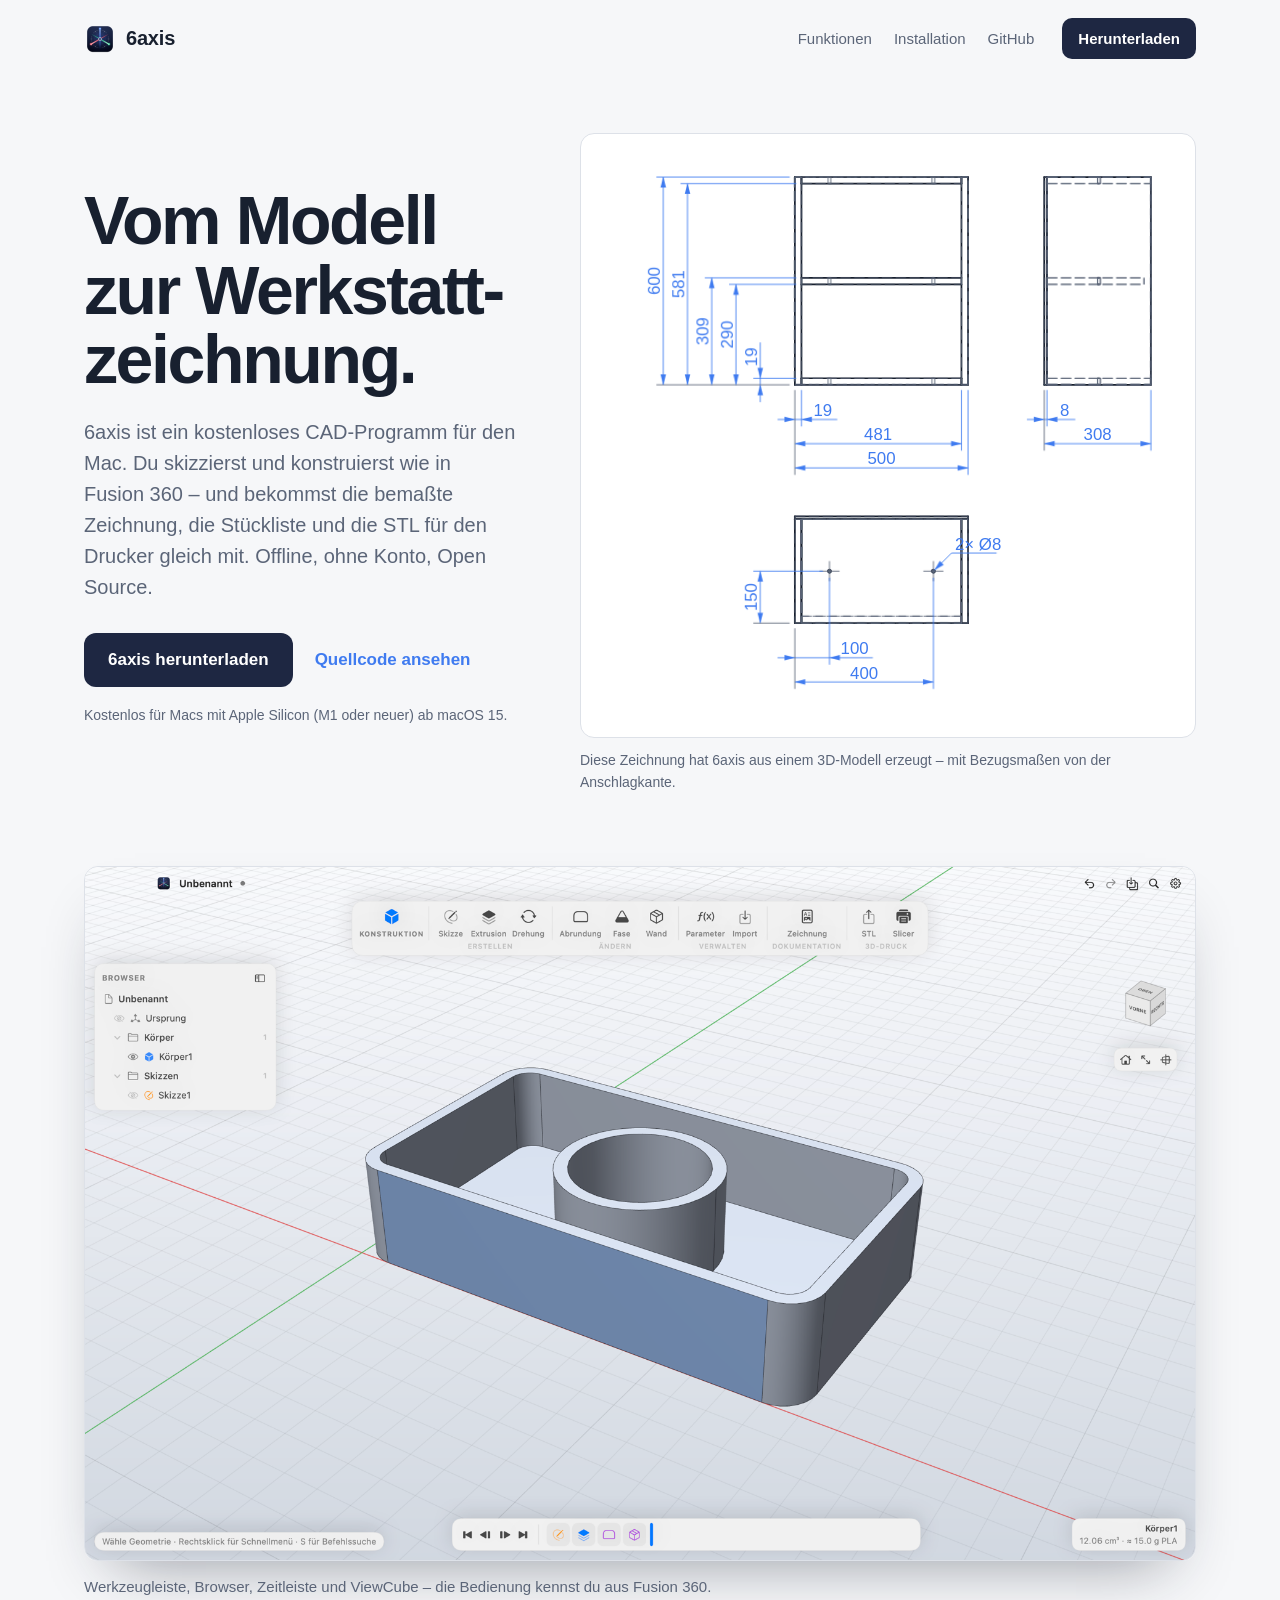
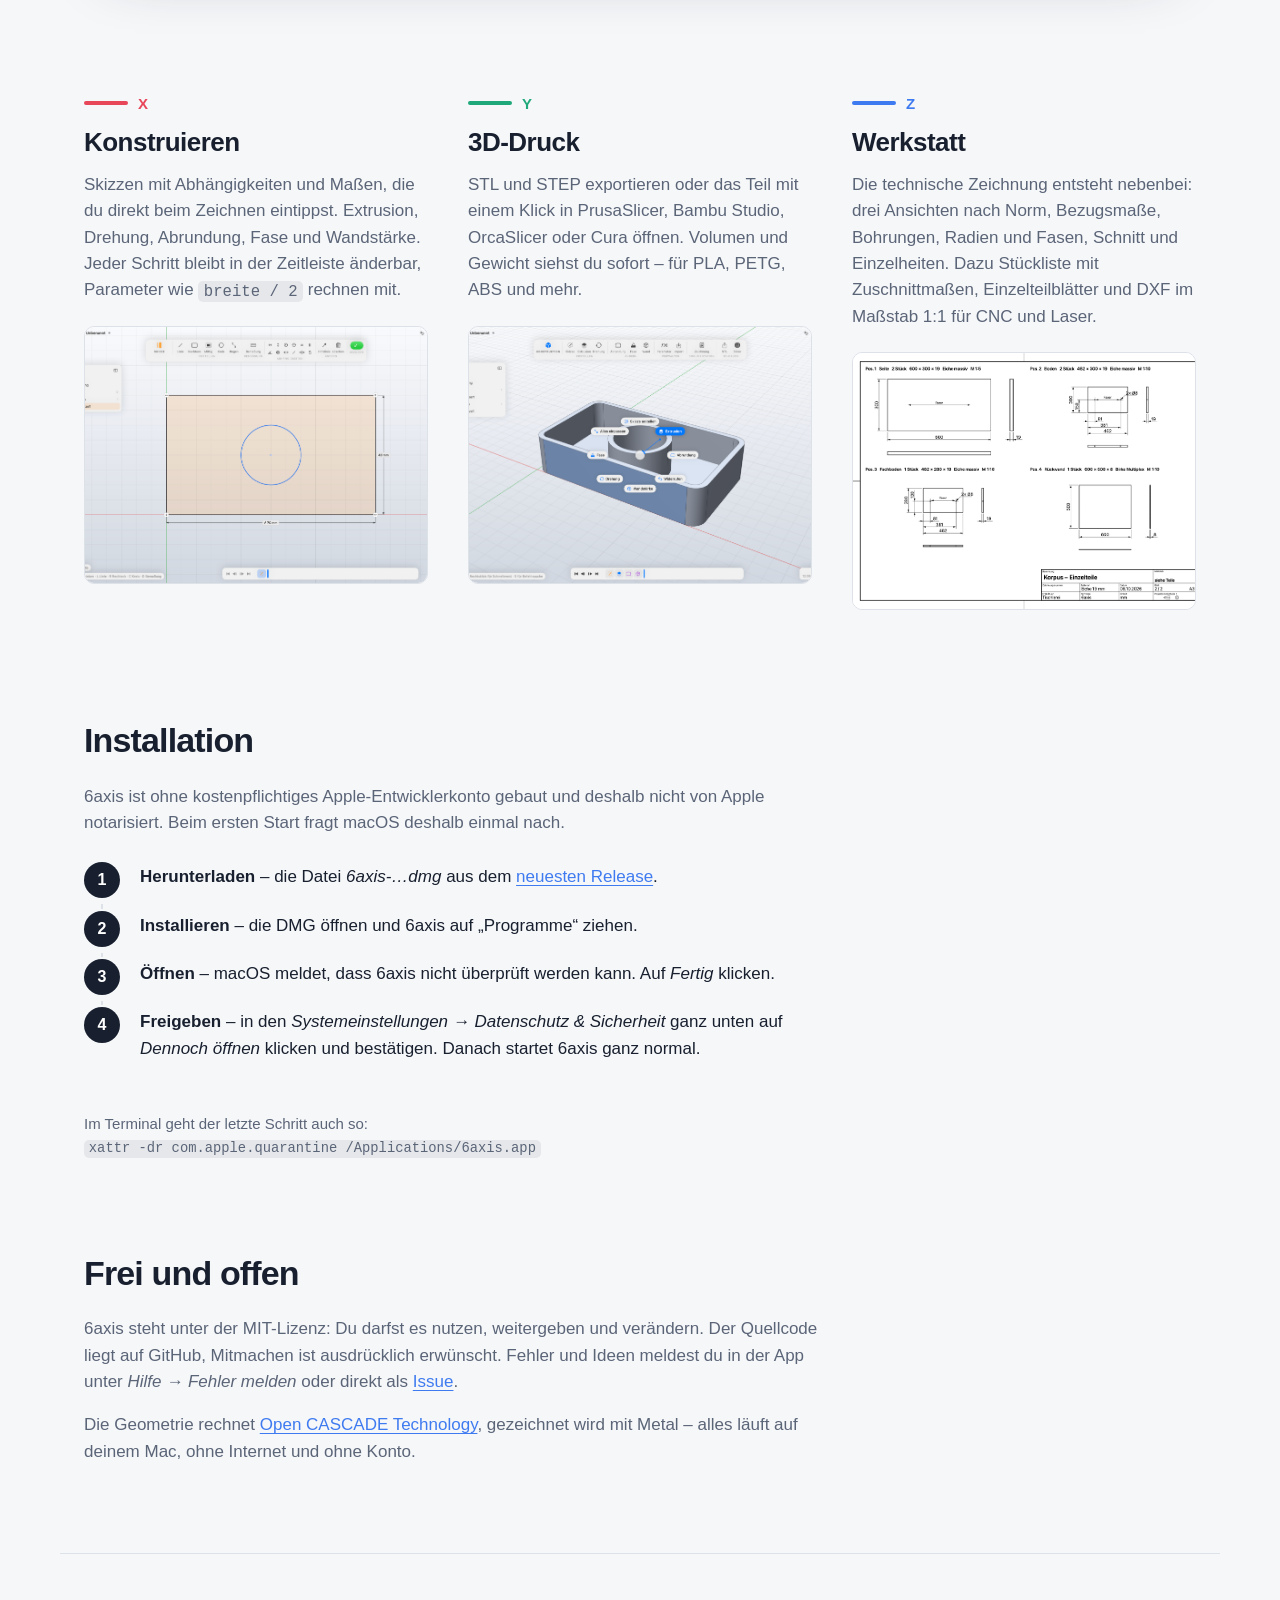
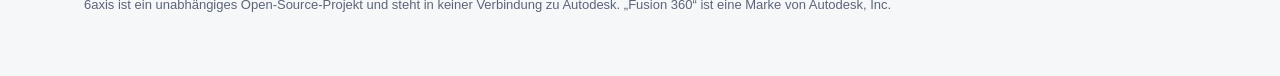
==== website/index.html @ df0a7ee0 "Release 0.9: self-contained app, GitHub Actions, product page - bundle-libs.sh: embeds OpenCASCADE, " ====
<!doctype html>
<html lang="de">
<head>
  <meta charset="utf-8">
  <meta name="viewport" content="width=device-width, initial-scale=1">
  <title>6axis – kostenloses CAD für den Mac</title>
  <meta name="description" content="6axis ist ein kostenloses, freies CAD-Programm für den Mac: konstruieren wie in Fusion 360, STL für den 3D-Druck und bemaßte Werkstattzeichnungen mit Stückliste. Offline und Open Source.">
  <meta property="og:title" content="6axis – kostenloses CAD für den Mac">
  <meta property="og:description" content="Vom Modell zur Werkstattzeichnung. Offline, ohne Konto, Open Source.">
  <meta property="og:image" content="assets/drawing.png">
  <link rel="icon" href="assets/logo.png">
  <link rel="stylesheet" href="style.css">
</head>
<body>
  <header class="bar">
    <a class="brand" href="./"><img src="assets/logo.png" alt="" width="32" height="32"><span>6axis</span></a>
    <nav aria-label="Seitennavigation">
      <a href="#funktionen">Funktionen</a>
      <a href="#installation">Installation</a>
      <a href="https://github.com/Melf11/6axis">GitHub</a>
    </nav>
    <a class="button small" href="https://github.com/Melf11/6axis/releases/latest">Herunterladen</a>
  </header>

  <main>
    <section class="hero">
      <div class="hero-text">
        <h1>Vom Modell zur Werkstatt&shy;zeichnung.</h1>
        <p class="lead">6axis ist ein kostenloses CAD-Programm für den Mac. Du skizzierst und konstruierst wie in Fusion&nbsp;360 – und bekommst die bemaßte Zeichnung, die Stückliste und die STL für den Drucker gleich mit. Offline, ohne Konto, Open Source.</p>
        <div class="cta">
          <a class="button" href="https://github.com/Melf11/6axis/releases/latest">6axis herunterladen</a>
          <a class="link" href="https://github.com/Melf11/6axis">Quellcode ansehen</a>
        </div>
        <p class="fine">Kostenlos für Macs mit Apple Silicon (M1 oder neuer) ab macOS&nbsp;15.</p>
      </div>
      <figure class="hero-drawing" aria-label="Technische Zeichnung eines Korpus mit Bemaßung, erzeugt von 6axis">
        <div id="drawing" class="drawing"><img src="assets/hero.svg" alt="Dreitafelprojektion eines Korpus mit Bezugsmaßen"></div>
        <figcaption>Diese Zeichnung hat 6axis aus einem 3D-Modell erzeugt – mit Bezugsmaßen von der Anschlagkante.</figcaption>
      </figure>
    </section>

    <figure class="showcase">
      <img src="assets/model.png" alt="6axis mit einem ausgehöhlten Gehäuse: Werkzeugleiste, Browser, Zeitleiste und ViewCube" loading="lazy">
      <figcaption>Werkzeugleiste, Browser, Zeitleiste und ViewCube – die Bedienung kennst du aus Fusion&nbsp;360.</figcaption>
    </figure>

    <section id="funktionen" class="pillars">
      <article class="pillar x">
        <div class="axis" aria-hidden="true"><i></i>X</div>
        <h2>Konstruieren</h2>
        <p>Skizzen mit Abhängigkeiten und Maßen, die du direkt beim Zeichnen eintippst. Extrusion, Drehung, Abrundung, Fase und Wandstärke. Jeder Schritt bleibt in der Zeitleiste änderbar, Parameter wie <code>breite / 2</code> rechnen mit.</p>
        <img src="assets/sketch.png" alt="Skizze mit bemaßtem Rechteck und Kreis" loading="lazy">
      </article>
      <article class="pillar y">
        <div class="axis" aria-hidden="true"><i></i>Y</div>
        <h2>3D-Druck</h2>
        <p>STL und STEP exportieren oder das Teil mit einem Klick in PrusaSlicer, Bambu Studio, OrcaSlicer oder Cura öffnen. Volumen und Gewicht siehst du sofort – für PLA, PETG, ABS und mehr.</p>
        <img src="assets/marking.png" alt="Radialmenü per Rechtsklick über einem Bauteil" loading="lazy">
      </article>
      <article class="pillar z">
        <div class="axis" aria-hidden="true"><i></i>Z</div>
        <h2>Werkstatt</h2>
        <p>Die technische Zeichnung entsteht nebenbei: drei Ansichten nach Norm, Bezugsmaße, Bohrungen, Radien und Fasen, Schnitt und Einzelheiten. Dazu Stückliste mit Zuschnittmaßen, Einzelteilblätter und DXF im Maßstab 1:1 für CNC und Laser.</p>
        <img src="assets/parts.png" alt="Einzelteilblatt mit Seite, Boden und Fachboden eines Korpus" loading="lazy">
      </article>
    </section>

    <section id="installation" class="install">
      <h2>Installation</h2>
      <p>6axis ist ohne kostenpflichtiges Apple-Entwicklerkonto gebaut und deshalb nicht von Apple notarisiert. Beim ersten Start fragt macOS deshalb einmal nach.</p>
      <ol>
        <li><strong>Herunterladen</strong> – die Datei <em>6axis-…dmg</em> aus dem <a href="https://github.com/Melf11/6axis/releases/latest">neuesten Release</a>.</li>
        <li><strong>Installieren</strong> – die DMG öffnen und 6axis auf „Programme“ ziehen.</li>
        <li><strong>Öffnen</strong> – macOS meldet, dass 6axis nicht überprüft werden kann. Auf <em>Fertig</em> klicken.</li>
        <li><strong>Freigeben</strong> – in den <em>Systemeinstellungen → Datenschutz &amp; Sicherheit</em> ganz unten auf <em>Dennoch öffnen</em> klicken und bestätigen. Danach startet 6axis ganz normal.</li>
      </ol>
      <p class="terminal">Im Terminal geht der letzte Schritt auch so:<br><code>xattr -dr com.apple.quarantine /Applications/6axis.app</code></p>
    </section>

    <section class="open">
      <h2>Frei und offen</h2>
      <p>6axis steht unter der MIT-Lizenz: Du darfst es nutzen, weitergeben und verändern. Der Quellcode liegt auf GitHub, Mitmachen ist ausdrücklich erwünscht. Fehler und Ideen meldest du in der App unter <em>Hilfe → Fehler melden</em> oder direkt als <a href="https://github.com/Melf11/6axis/issues">Issue</a>.</p>
      <p>Die Geometrie rechnet <a href="https://dev.opencascade.org">Open CASCADE Technology</a>, gezeichnet wird mit Metal – alles läuft auf deinem Mac, ohne Internet und ohne Konto.</p>
    </section>
  </main>

  <footer>
    <p>6axis ist ein unabhängiges Open-Source-Projekt und steht in keiner Verbindung zu Autodesk. „Fusion 360“ ist eine Marke von Autodesk, Inc.</p>
  </footer>

  <script>
    // Inline the drawing so its lines can draw themselves once (skipped for reduced motion).
    (async () => {
      const box = document.getElementById('drawing');
      try {
        const res = await fetch('assets/hero.svg');
        if (!res.ok) return;
        box.innerHTML = await res.text();
        const svg = box.querySelector('svg');
        svg.removeAttribute('width');
        svg.removeAttribute('height');
        svg.setAttribute('role', 'img');
        svg.setAttribute('aria-label', 'Dreitafelprojektion eines Korpus mit Bezugsmaßen');
        svg.querySelectorAll('polyline.visible').forEach((l, i) => {
          l.setAttribute('pathLength', '1');
          l.style.animationDelay = `${Math.min(i * 12, 900)}ms`;
        });
        requestAnimationFrame(() => box.classList.add('ready'));
      } catch (_) { /* the <img> fallback stays */ }
    })();
  </script>
</body>
</html>
---- website/style.css ----
/* 6axis product page. Colours come from the logo: night blue, paper, and the three axis colours
   (X red, Y green, Z blue) which mark the three pillars and colour the dimensions of the drawing. */
:root {
  --paper: #F6F7F9;
  --sheet: #FFFFFF;
  --ink: #18202F;
  --ink-soft: #5B6578;
  --rule: #DDE1E8;
  --night: #1E2742;
  --x: #E8475A;
  --y: #1FA97A;
  --z: #3F7BF0;
  --radius: 14px;
  color-scheme: light dark;
}
@media (prefers-color-scheme: dark) {
  :root {
    --paper: #121827;
    --sheet: #1A2236;
    --ink: #E9EDF5;
    --ink-soft: #A3ADC2;
    --rule: #2B3550;
    --x: #FF6B7A;
    --y: #3EDBA0;
    --z: #6B9BFF;
  }
}

* { box-sizing: border-box; }
html { -webkit-text-size-adjust: 100%; }
body {
  margin: 0;
  background: var(--paper);
  color: var(--ink);
  font: 17px/1.55 -apple-system, BlinkMacSystemFont, "SF Pro Text", "Helvetica Neue", Arial, sans-serif;
  -webkit-font-smoothing: antialiased;
}
img { max-width: 100%; display: block; }
a { color: var(--z); text-underline-offset: 3px; }
a:focus-visible, .button:focus-visible { outline: 3px solid var(--z); outline-offset: 3px; border-radius: 8px; }
code {
  font: 0.92em ui-monospace, "SF Mono", Menlo, monospace;
  background: color-mix(in srgb, var(--ink) 7%, transparent);
  padding: 0.1em 0.35em;
  border-radius: 5px;
}

/* Header */
.bar {
  display: flex;
  align-items: center;
  gap: 28px;
  max-width: 1160px;
  margin: 0 auto;
  padding: 18px 24px;
}
.brand { display: flex; align-items: center; gap: 10px; color: var(--ink); text-decoration: none; font-weight: 700; font-size: 20px; letter-spacing: -0.01em; }
.bar nav { display: flex; gap: 22px; margin-left: auto; }
.bar nav a { color: var(--ink-soft); text-decoration: none; font-size: 15px; }
.bar nav a:hover { color: var(--ink); }

.button {
  display: inline-block;
  background: var(--night);
  color: #fff;
  text-decoration: none;
  font-weight: 600;
  padding: 14px 24px;
  border-radius: 12px;
  transition: transform 0.15s ease, background 0.15s ease;
}
.button:hover { background: color-mix(in srgb, var(--night) 82%, var(--z)); }
.button:active { transform: translateY(1px); }
.button.small { padding: 9px 16px; font-size: 15px; border-radius: 10px; }
@media (prefers-color-scheme: dark) {
  .button { background: var(--z); color: #0B1220; }
  .button:hover { background: color-mix(in srgb, var(--z) 85%, white); }
}

main { max-width: 1160px; margin: 0 auto; padding: 0 24px; }

/* Hero: the drawing is the protagonist */
.hero {
  display: grid;
  grid-template-columns: minmax(0, 5fr) minmax(0, 7fr);
  gap: 56px;
  align-items: center;
  padding: 56px 0 72px;
}
h1 {
  font: 800 clamp(40px, 5.6vw, 68px)/1.02 -apple-system, BlinkMacSystemFont, "SF Pro Display", "Helvetica Neue", sans-serif;
  letter-spacing: -0.035em;
  margin: 0 0 22px;
  hyphens: manual;
}
.lead { font-size: 20px; color: var(--ink-soft); max-width: 34em; margin: 0 0 30px; }
.cta { display: flex; align-items: center; gap: 22px; flex-wrap: wrap; }
.link { font-weight: 600; text-decoration: none; }
.link:hover { text-decoration: underline; }
.fine { color: var(--ink-soft); font-size: 14px; margin-top: 18px; }

.hero-drawing { margin: 0; }
.drawing {
  background: var(--sheet);
  border: 1px solid var(--rule);
  border-radius: var(--radius);
  padding: 4% 5%;
  aspect-ratio: 160 / 155;
}
.drawing svg, .drawing img { width: 100%; height: 100%; }
.hero-drawing figcaption { color: var(--ink-soft); font-size: 14px; margin-top: 12px; }

/* Drawing styles (classes come from 6axis' SVG export, ISO 128 line types) */
.drawing svg .visible, .drawing svg .iso, .drawing svg .frame { stroke: var(--ink); stroke-linecap: round; }
.drawing svg .hidden, .drawing svg .center, .drawing svg .thin, .drawing svg .hatch { stroke: var(--ink-soft); }
.drawing svg .dim { stroke: var(--z); }
.drawing svg .arrow { fill: var(--z); }
.drawing svg text { font-family: -apple-system, BlinkMacSystemFont, sans-serif; fill: var(--ink); }
.drawing svg text.value { fill: var(--z); }

/* One orchestrated moment: contours draw themselves, then dimensions appear. */
@media (prefers-reduced-motion: no-preference) {
  .drawing.ready svg .visible { stroke-dasharray: 1; stroke-dashoffset: 1; animation: draw 0.9s ease-out forwards; }
  .drawing.ready svg .hidden, .drawing.ready svg .center, .drawing.ready svg .thin,
  .drawing.ready svg .dim, .drawing.ready svg .arrow, .drawing.ready svg text {
    opacity: 0; animation: appear 0.7s ease-out 1.5s forwards;
  }
  .drawing.ready svg .dim, .drawing.ready svg .arrow, .drawing.ready svg text.value { animation-delay: 1.9s; }
}
@keyframes draw { to { stroke-dashoffset: 0; } }
@keyframes appear { to { opacity: 1; } }

/* Showcase screenshot */
.showcase { margin: 0 0 96px; }
.showcase img { border-radius: var(--radius); border: 1px solid var(--rule); box-shadow: 0 30px 60px -30px rgba(24, 32, 47, 0.45); }
.showcase figcaption { color: var(--ink-soft); font-size: 15px; margin-top: 14px; }

/* Three pillars, marked with the logo's axis colours */
.pillars { display: grid; grid-template-columns: repeat(3, minmax(0, 1fr)); gap: 40px; margin-bottom: 104px; }
.pillar h2 { font-size: 26px; letter-spacing: -0.02em; margin: 10px 0 10px; }
.pillar p { color: var(--ink-soft); margin: 0 0 22px; }
.pillar img { border-radius: 10px; border: 1px solid var(--rule); aspect-ratio: 4 / 3; object-fit: cover; object-position: center 35%; }
.axis { display: flex; align-items: center; gap: 10px; font: 700 15px ui-rounded, -apple-system, sans-serif; }
.axis i { display: block; width: 44px; height: 4px; border-radius: 2px; background: currentColor; }
.pillar.x .axis { color: var(--x); }
.pillar.y .axis { color: var(--y); }
.pillar.z .axis { color: var(--z); }

/* Installation: a real sequence, so it is numbered */
.install, .open { max-width: 760px; margin-bottom: 88px; }
.install h2, .open h2 { font-size: 34px; letter-spacing: -0.025em; margin: 0 0 14px; }
.install > p, .open p { color: var(--ink-soft); }
.install ol { counter-reset: step; list-style: none; padding: 0; margin: 28px 0; }
.install li { counter-increment: step; position: relative; padding: 0 0 22px 56px; }
.install li::before {
  content: counter(step);
  position: absolute; left: 0; top: -2px;
  width: 36px; height: 36px; border-radius: 50%;
  display: grid; place-items: center;
  font: 700 16px ui-rounded, -apple-system, sans-serif;
  color: var(--sheet); background: var(--ink);
}
.install li:not(:last-child)::after {
  content: ""; position: absolute; left: 17px; top: 40px; bottom: 4px; width: 2px; background: var(--rule);
}
.terminal { font-size: 15px; }

footer { max-width: 1160px; margin: 0 auto; padding: 28px 24px 48px; border-top: 1px solid var(--rule); color: var(--ink-soft); font-size: 13px; }

@media (max-width: 900px) {
  .hero { grid-template-columns: 1fr; gap: 36px; padding-top: 28px; }
  .pillars { grid-template-columns: 1fr; gap: 56px; }
  .bar nav { display: none; }
  .bar .button.small { margin-left: auto; }
}
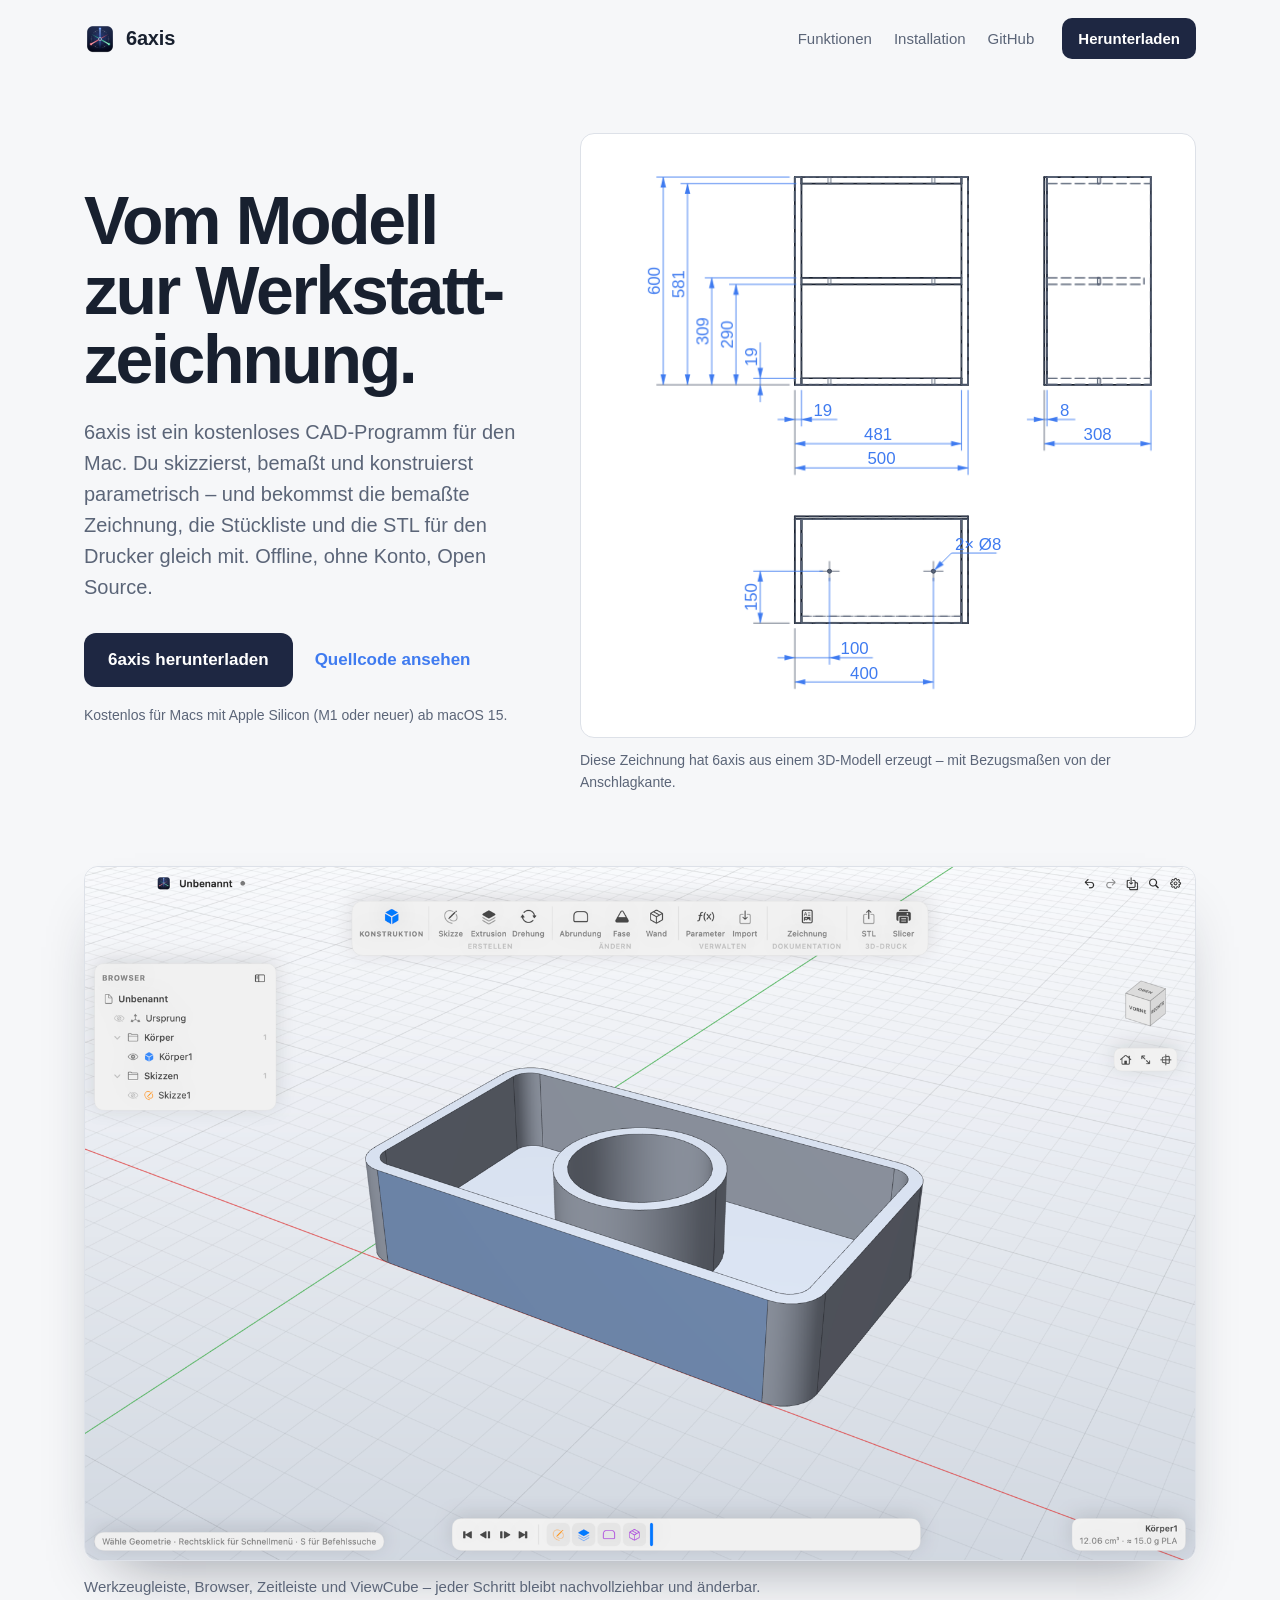
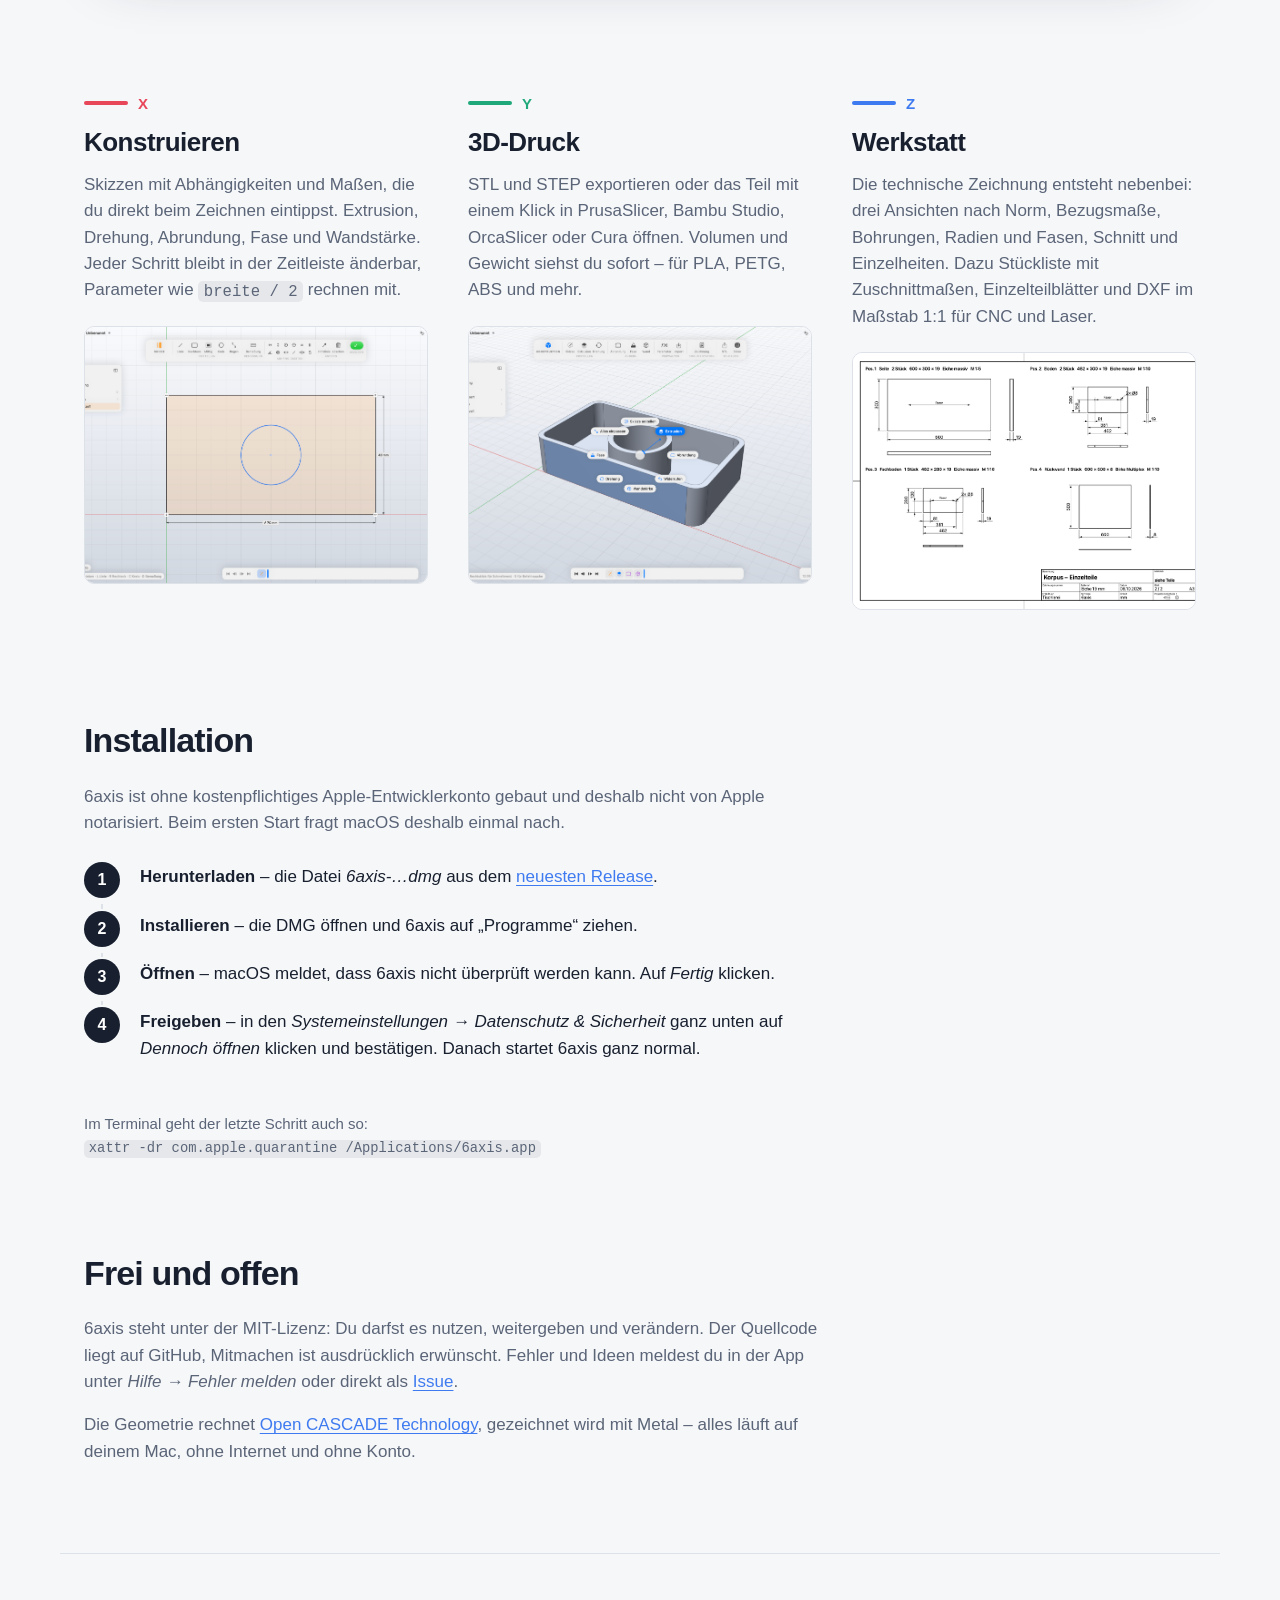
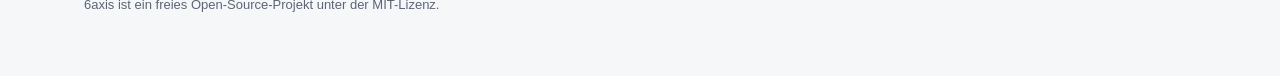
==== commit 01114786: "Website: remove Fusion 360 references Co-Authored-By: Claude Opus 5.5 (1M context) <noreply@anthropi" ====
--- a/website/index.html
+++ b/website/index.html
@@ -4,7 +4,7 @@
   <meta charset="utf-8">
   <meta name="viewport" content="width=device-width, initial-scale=1">
   <title>6axis – kostenloses CAD für den Mac</title>
-  <meta name="description" content="6axis ist ein kostenloses, freies CAD-Programm für den Mac: konstruieren wie in Fusion 360, STL für den 3D-Druck und bemaßte Werkstattzeichnungen mit Stückliste. Offline und Open Source.">
+  <meta name="description" content="6axis ist ein kostenloses, freies CAD-Programm für den Mac: parametrisch konstruieren, STL für den 3D-Druck und bemaßte Werkstattzeichnungen mit Stückliste. Offline und Open Source.">
   <meta property="og:title" content="6axis – kostenloses CAD für den Mac">
   <meta property="og:description" content="Vom Modell zur Werkstattzeichnung. Offline, ohne Konto, Open Source.">
   <meta property="og:image" content="assets/drawing.png">
@@ -26,7 +26,7 @@
     <section class="hero">
       <div class="hero-text">
         <h1>Vom Modell zur Werkstatt&shy;zeichnung.</h1>
-        <p class="lead">6axis ist ein kostenloses CAD-Programm für den Mac. Du skizzierst und konstruierst wie in Fusion&nbsp;360 – und bekommst die bemaßte Zeichnung, die Stückliste und die STL für den Drucker gleich mit. Offline, ohne Konto, Open Source.</p>
+        <p class="lead">6axis ist ein kostenloses CAD-Programm für den Mac. Du skizzierst, bemaßt und konstruierst parametrisch – und bekommst die bemaßte Zeichnung, die Stückliste und die STL für den Drucker gleich mit. Offline, ohne Konto, Open Source.</p>
         <div class="cta">
           <a class="button" href="https://github.com/Melf11/6axis/releases/latest">6axis herunterladen</a>
           <a class="link" href="https://github.com/Melf11/6axis">Quellcode ansehen</a>
@@ -41,7 +41,7 @@
 
     <figure class="showcase">
       <img src="assets/model.png" alt="6axis mit einem ausgehöhlten Gehäuse: Werkzeugleiste, Browser, Zeitleiste und ViewCube" loading="lazy">
-      <figcaption>Werkzeugleiste, Browser, Zeitleiste und ViewCube – die Bedienung kennst du aus Fusion&nbsp;360.</figcaption>
+      <figcaption>Werkzeugleiste, Browser, Zeitleiste und ViewCube – jeder Schritt bleibt nachvollziehbar und änderbar.</figcaption>
     </figure>
 
     <section id="funktionen" class="pillars">
@@ -85,7 +85,7 @@
   </main>
 
   <footer>
-    <p>6axis ist ein unabhängiges Open-Source-Projekt und steht in keiner Verbindung zu Autodesk. „Fusion 360“ ist eine Marke von Autodesk, Inc.</p>
+    <p>6axis ist ein freies Open-Source-Projekt unter der MIT-Lizenz.</p>
   </footer>
 
   <script>
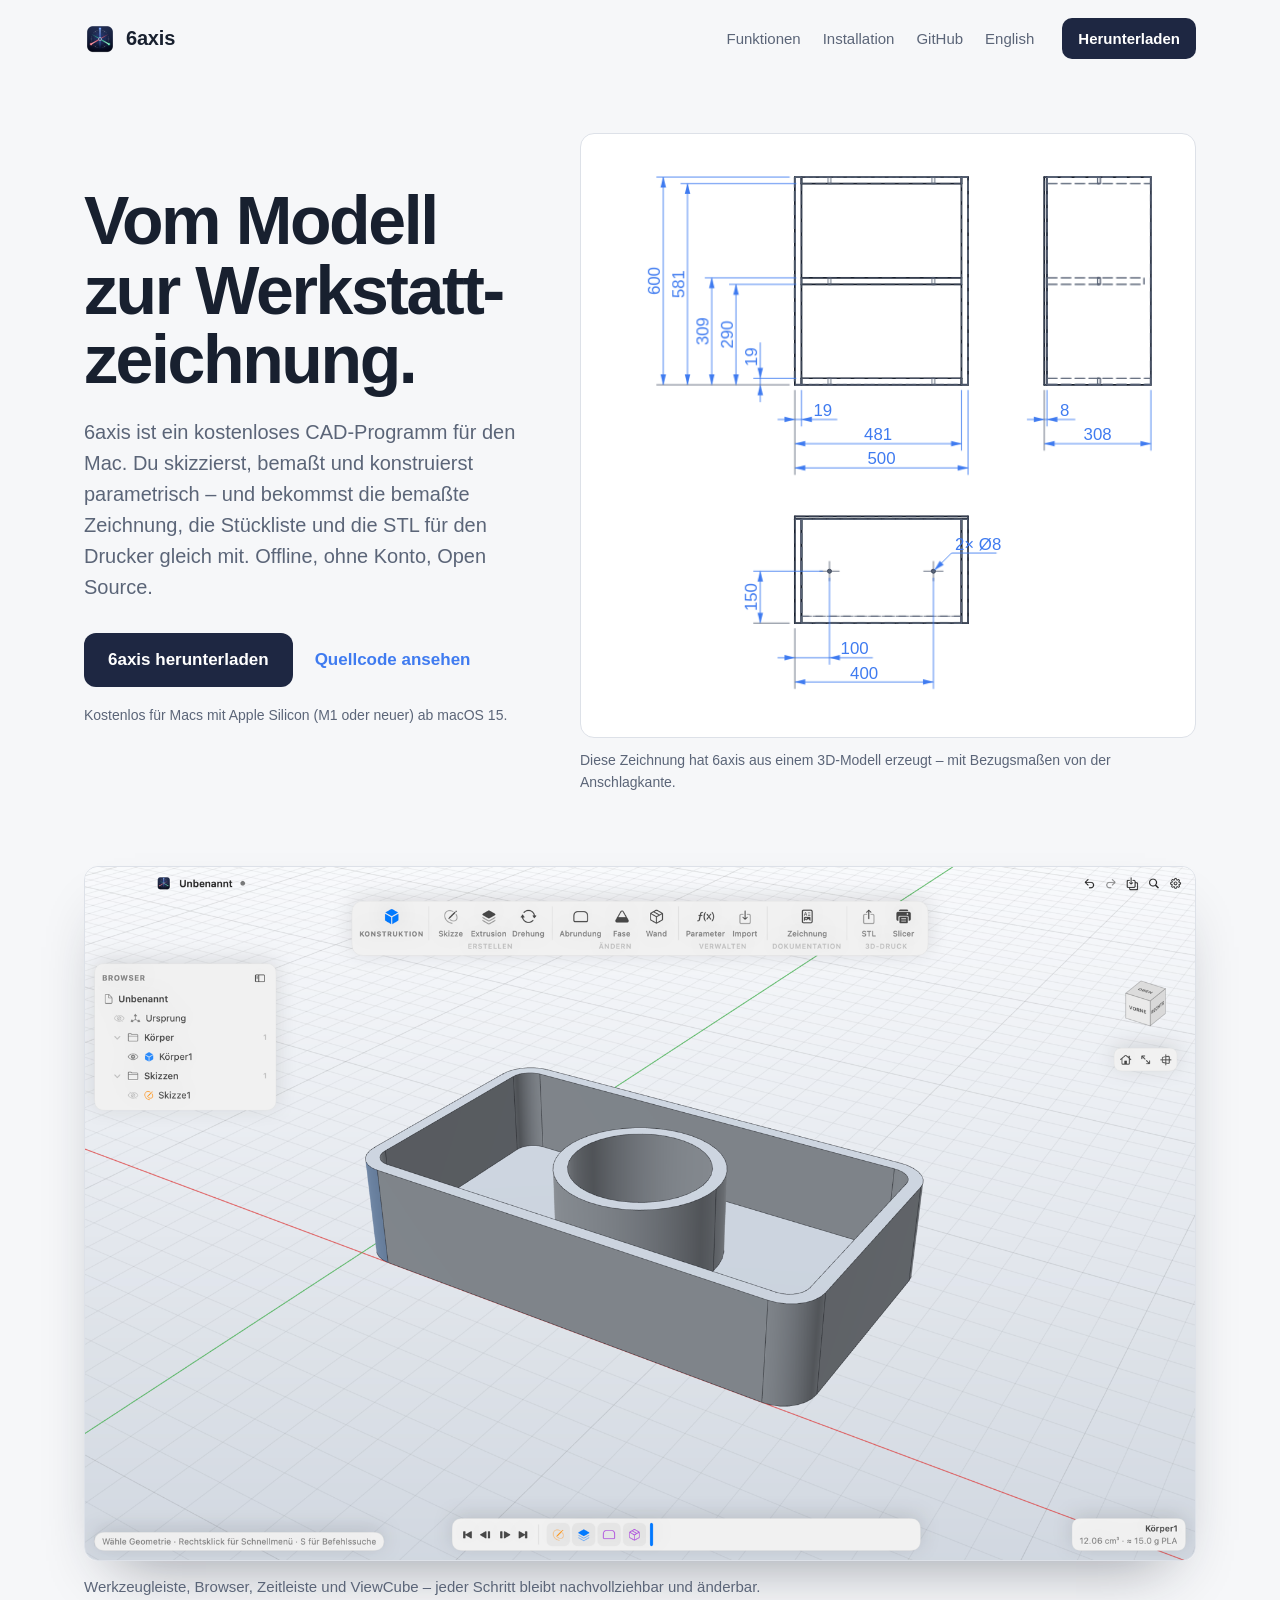
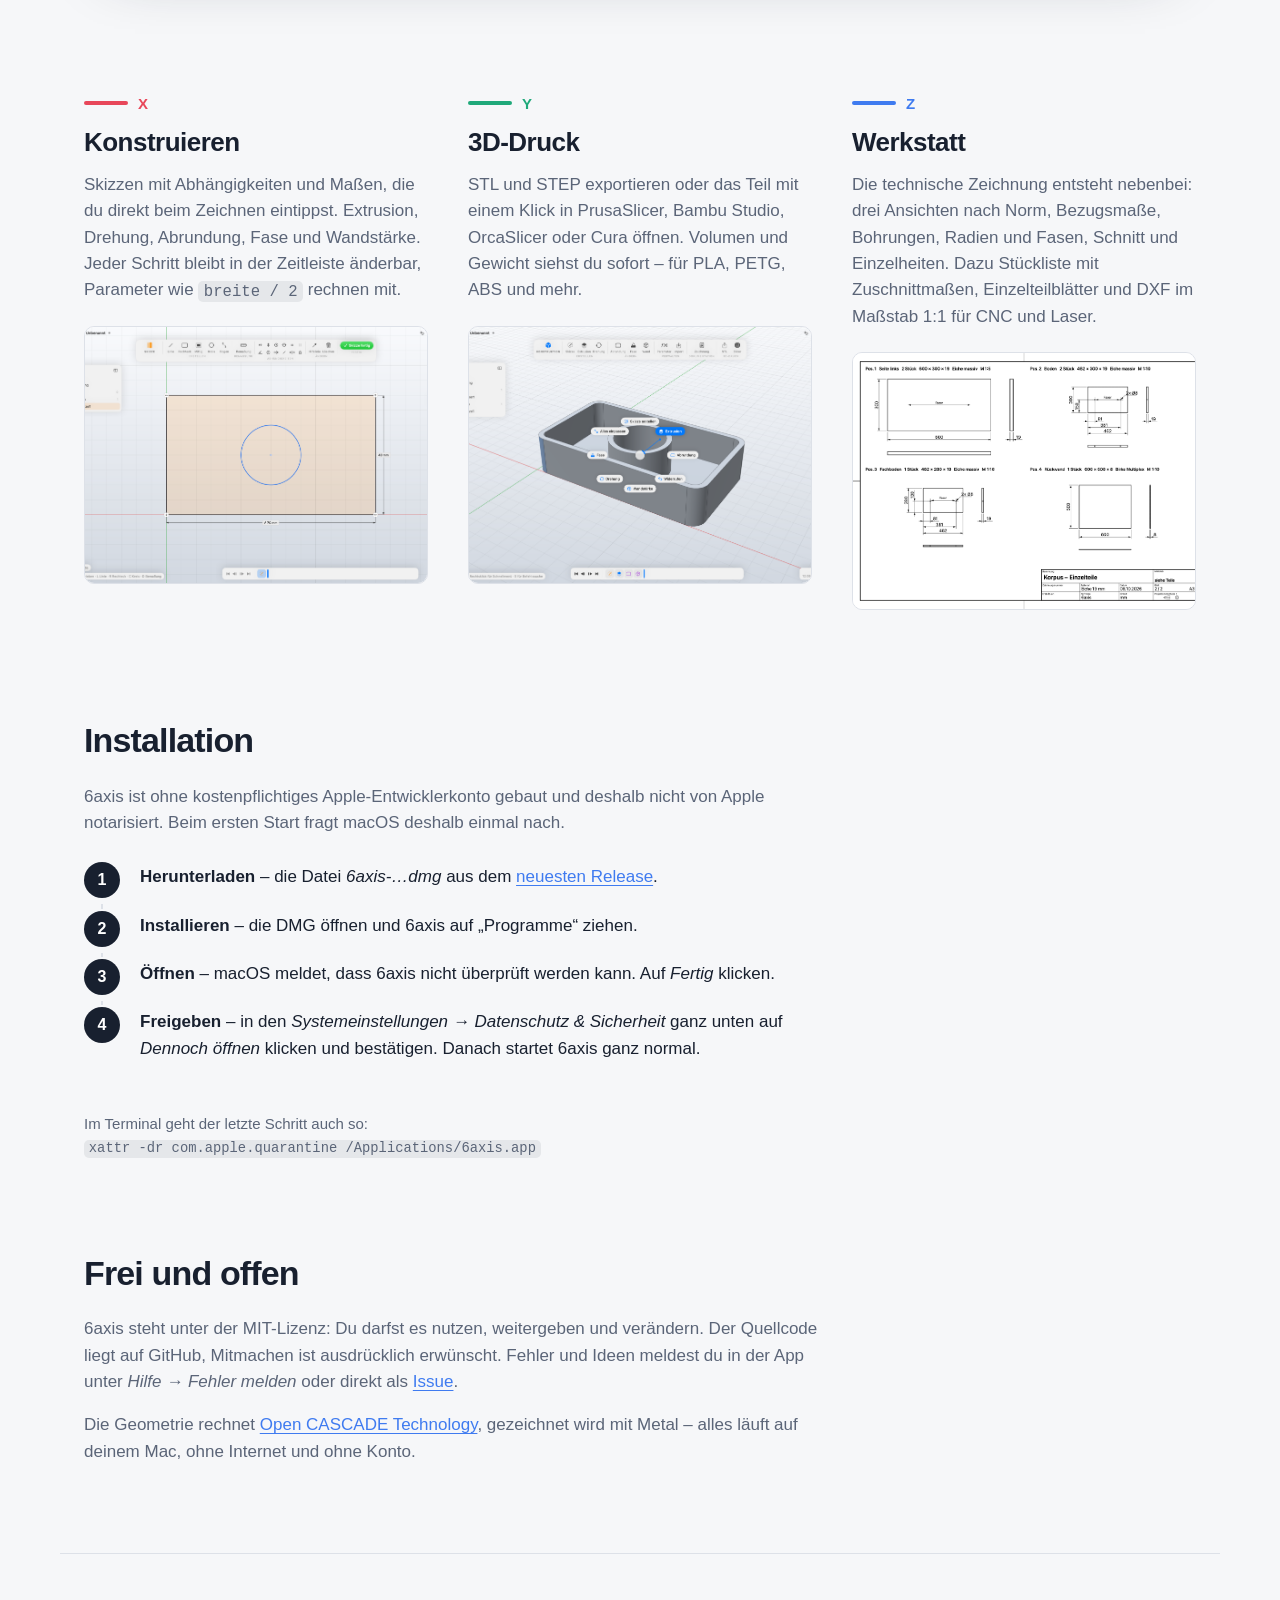
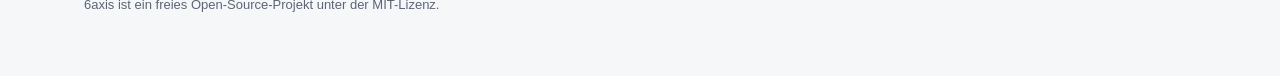
==== commit 18ece470: "Website: English page, screenshots in both languages - website/en/ with English copy and English UI " ====
--- a/website/index.html
+++ b/website/index.html
@@ -10,6 +10,7 @@
   <meta property="og:image" content="assets/drawing.png">
   <link rel="icon" href="assets/logo.png">
   <link rel="stylesheet" href="style.css">
+  <link rel="alternate" hreflang="en" href="en/">
 </head>
 <body>
   <header class="bar">
@@ -18,6 +19,7 @@
       <a href="#funktionen">Funktionen</a>
       <a href="#installation">Installation</a>
       <a href="https://github.com/Melf11/6axis">GitHub</a>
+      <a href="en/" hreflang="en" lang="en">English</a>
     </nav>
     <a class="button small" href="https://github.com/Melf11/6axis/releases/latest">Herunterladen</a>
   </header>
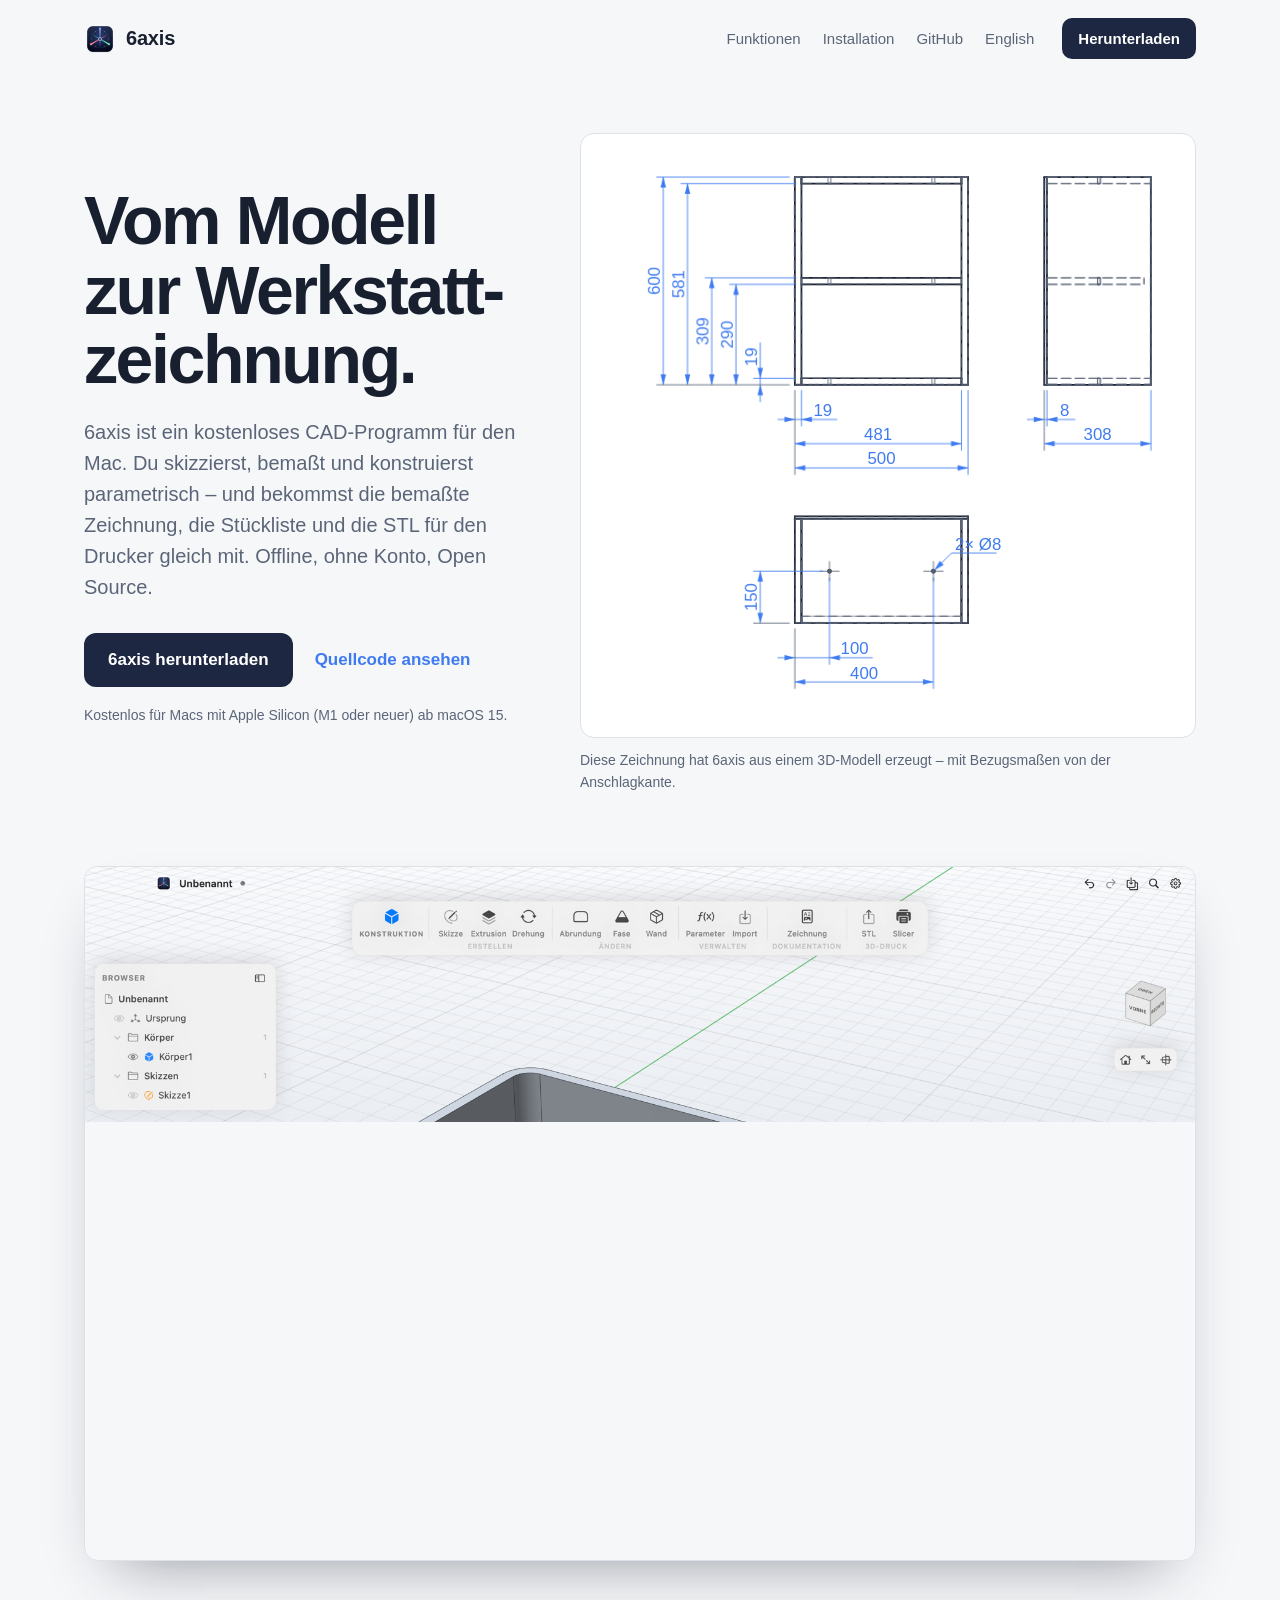
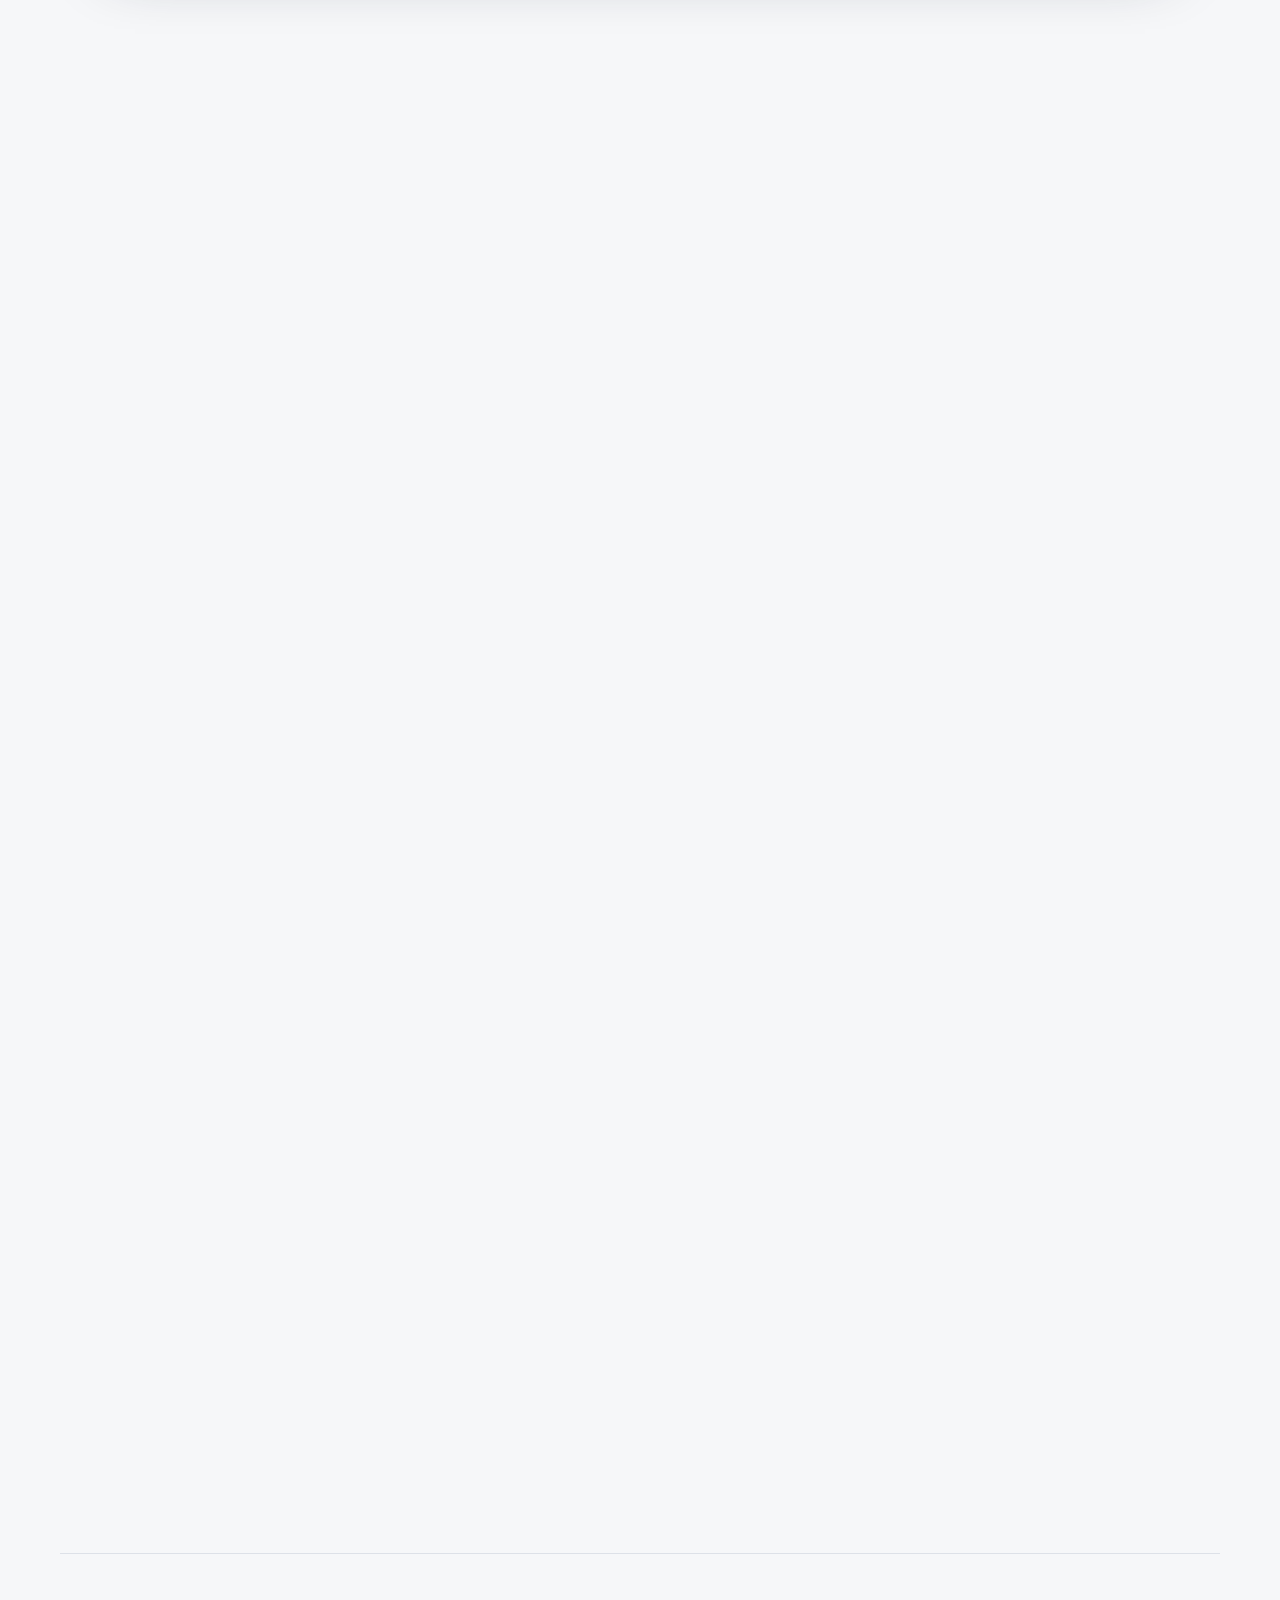
==== commit 6dd17c68: "Website: social preview image (Open Graph, 1200x630) - og-de.png / og-en.png generated by scripts/ma" ====
--- a/website/index.html
+++ b/website/index.html
@@ -7,7 +7,17 @@
   <meta name="description" content="6axis ist ein kostenloses, freies CAD-Programm für den Mac: parametrisch konstruieren, STL für den 3D-Druck und bemaßte Werkstattzeichnungen mit Stückliste. Offline und Open Source.">
   <meta property="og:title" content="6axis – kostenloses CAD für den Mac">
   <meta property="og:description" content="Vom Modell zur Werkstattzeichnung. Offline, ohne Konto, Open Source.">
-  <meta property="og:image" content="assets/drawing.png">
+  <meta property="og:type" content="website">
+  <meta property="og:site_name" content="6axis">
+  <meta property="og:url" content="https://melf11.github.io/6axis/">
+  <meta property="og:locale" content="de_DE">
+  <meta property="og:image" content="https://melf11.github.io/6axis/assets/og-de.png">
+  <meta property="og:image:width" content="1200">
+  <meta property="og:image:height" content="630">
+  <meta property="og:image:alt" content="6axis – Vom Modell zur Werkstattzeichnung">
+  <meta name="twitter:card" content="summary_large_image">
+  <meta name="twitter:image" content="https://melf11.github.io/6axis/assets/og-de.png">
+  <link rel="canonical" href="https://melf11.github.io/6axis/">
   <link rel="icon" href="assets/logo.png">
   <link rel="stylesheet" href="style.css">
   <link rel="alternate" hreflang="en" href="en/">
